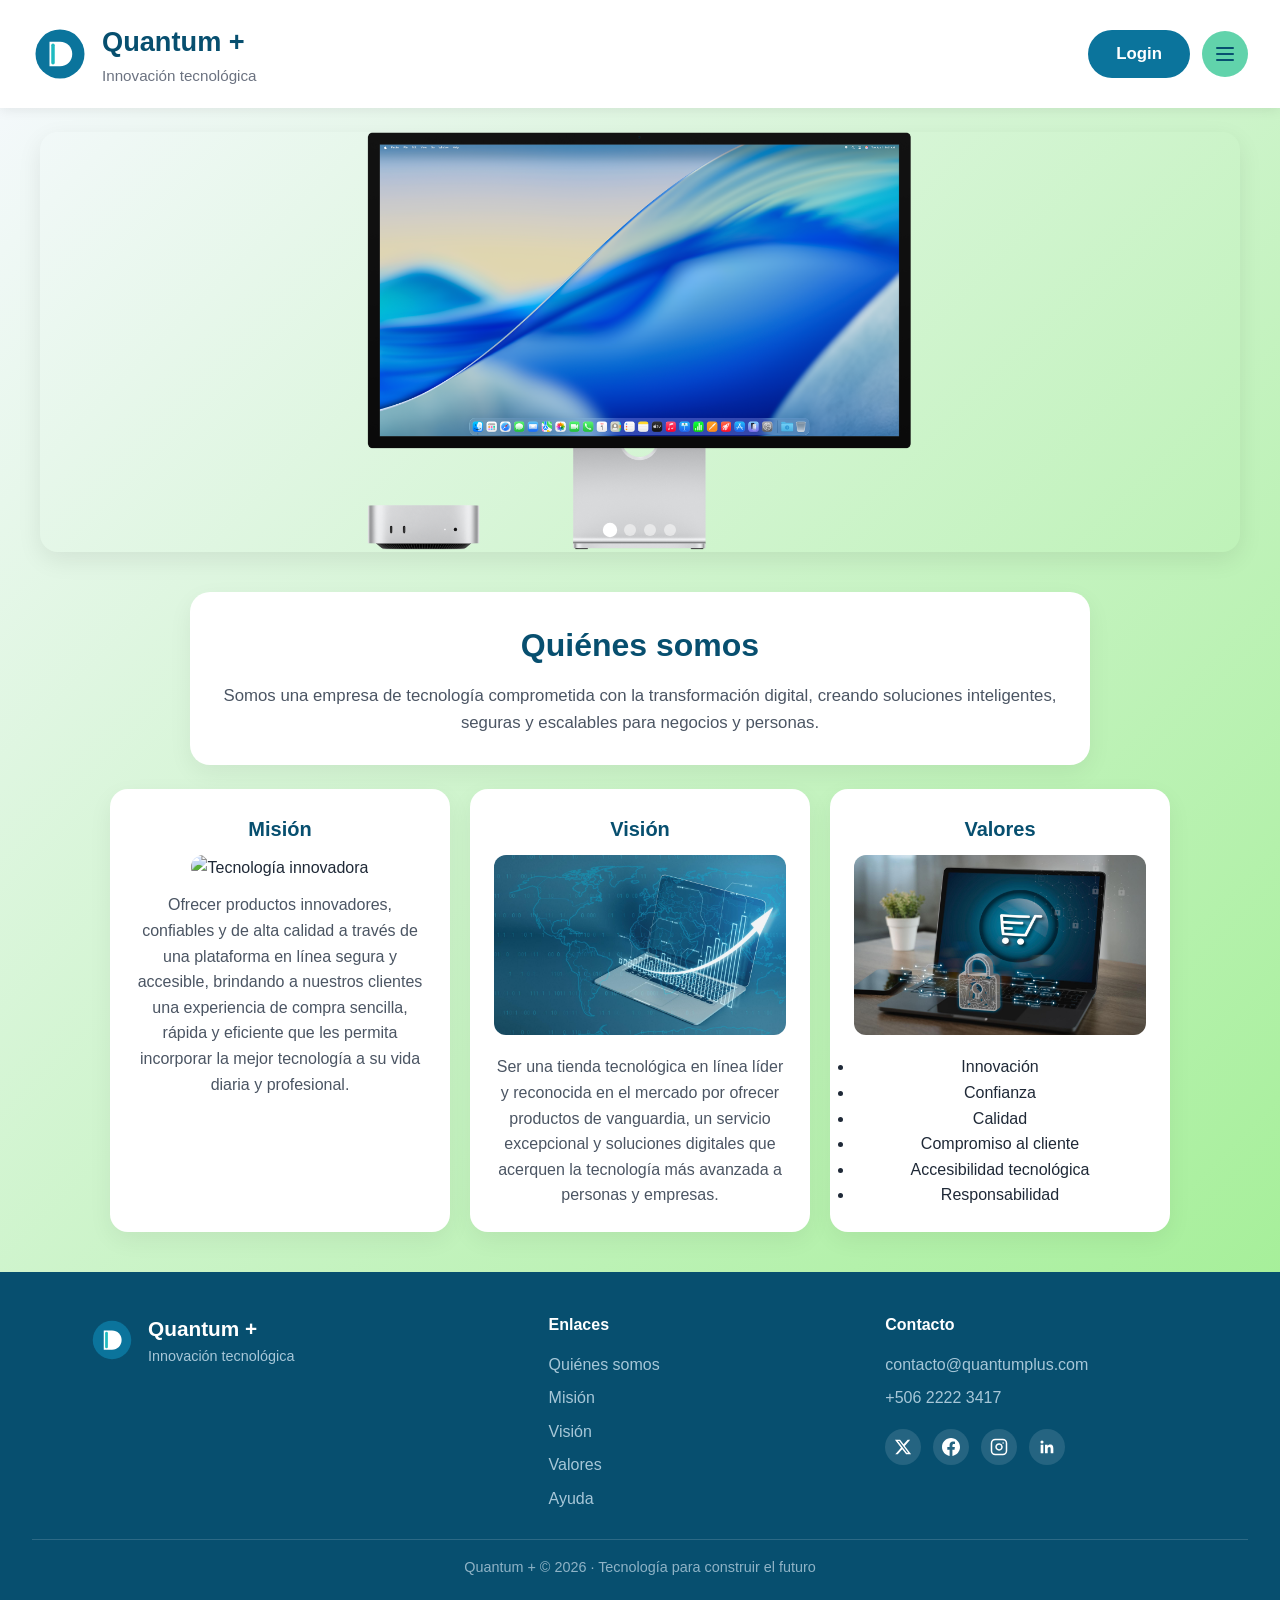
==== index.html @ 78d19a45 "actualizacion" ====
<!DOCTYPE html>
<html lang="es">
  <head>
    <meta charset="UTF-8" />
    <meta name="viewport" content="width=device-width, initial-scale=1.0" />
    <title>Quantum +</title>
    <link rel="stylesheet" href="style.css" />
  </head>
  <body>
    <header class="topbar">
      <div class="brand">
        <div class="logo" aria-hidden="true">
          <svg viewBox="0 0 64 64" role="img">
            <circle cx="32" cy="32" r="28" fill="#0B749C"></circle>
            <path d="M20 18h12c8 0 14 6 14 14s-6 14-14 14H20z" fill="#ffffff"></path>
            <path d="M24 22v20" stroke="#1FBAC0" stroke-width="4" stroke-linecap="round"></path>
          </svg>
        </div>
        <div>
          <h1>Quantum +</h1>
          <p>Innovación tecnológica</p>
        </div>
      </div>

      <div class="top-actions">
        <button class="login-btn">Login</button>
        <div class="menu-wrapper">
          <button class="menu-btn" id="menuBtn" aria-expanded="false" aria-label="Abrir menú">
            <span class="menu-icon">
              <span></span>
              <span></span>
              <span></span>
            </span>
          </button>
          <nav class="dropdown-menu" id="dropdownMenu" aria-label="Menú principal">
            <a href="#ayuda">Ayuda</a>
            <a href="#contacto">Contacto</a>
            <button type="button" class="dropdown-dark-btn" id="darkModeBtn" aria-pressed="false">
              Modo noche
            </button>
          </nav>
        </div>
      </div>
    </header>

    <section class="carousel" aria-label="Carrusel de imágenes">
      <div class="carousel-track">
        <img src="13b1c58d8551840b3379423b839eda3c.png" alt="Imagen 1" />
        <img src="Magic8-Lite-Reddish-Brown-pc.avif" alt="Imagen 2" />
        <img src="Redmi20Watch20620Glacier20Blue-1-600x600.webp" alt="Imagen 3" />
        <img src="apple 1.avif" alt="Imagen 4" />
      </div>
      <div class="carousel-dots"></div>
    </section>

    <main>
      <section class="hero">
        <h2 id="quienes-somos">Quiénes somos</h2>
        <p>
          Somos una empresa de tecnología comprometida con la transformación digital,
          creando soluciones inteligentes, seguras y escalables para negocios y personas.
        </p>
      </section>

      <section class="cards-section" id="valores">
        <article class="card">
          <h3>Misión</h3>
          <img
            class="card-image"
            src="https://images.openai.com/static-rsc-4/de4vFKzwXsGFLVcmqo3wOjuSSIn4gs2nnN_SBIcee_mvM593g20nefVV9URCQbjXEj8SdQOEdozpJIl_yyL7zcY6s4VddHO5UYerq0ufqyGDOSgcn-YxWz-uGoqoRdh492t2GkPoX29t4Nw_xJGcYZMGWeSbByDruvOLDxt8nEXmlOr2gzObSzvZbEy-462n?purpose=fullsize"
            alt="Tecnología innovadora"
          />
          <p>
            Ofrecer productos innovadores, confiables y de alta calidad a través de una
            plataforma en línea segura y accesible, brindando a nuestros clientes una
            experiencia de compra sencilla, rápida y eficiente que les permita incorporar la
            mejor tecnología a su vida diaria y profesional.
          </p>
        </article>

        <article class="card">
          <h3>Visión</h3>
          <img
            class="card-image"
            src="YP6s8lE7N8IASj-4oZZuSoQoCERUFiDEWEoFw5QpgJH4g1TM8-UDmTiQsAk26Ctqy1MHD2oGaY454pqd60oOk6oFBQu8r8t19mzrq6lgEzx_jBPZREiyeky30p3jwW4UEDBlhU07iD7XOLu6q4tGtG51hII6dlEt72VO9Zsz-lj3Lytp2oqz5DF71tA-f-ou.jpg"
            alt=""
          />
          <p>
            Ser una tienda tecnológica en línea líder y reconocida en el mercado por ofrecer
            productos de vanguardia, un servicio excepcional y soluciones digitales que
            acerquen la tecnología más avanzada a personas y empresas.
          </p>
        </article>

        <article class="card">
          <h3>Valores</h3>
          <img class="card-image" src="wRsJd3x8smjHzTkFl7JGgJfAokzMDD6qsxEotgjNxtz324hmQWjsISEapkCNvarM1GTrjDKBJ73ZaL9PsKqX0XNuU2frJT9QTDQsax6jecVA20dfhz5V_dr_YIcFjYynkmeAbGG0qrgTDV29NEp-ZmkOrXdOCXQkSddK4ZixExLS8ZFUncqO5dCQrsfhzi2u.jpg" alt="Descripción de la imagen" />
          <ul class="values-list">
            <li>Innovación</li>
            <li>Confianza</li>
            <li>Calidad</li>
            <li>Compromiso al cliente</li>
            <li>Accesibilidad tecnológica</li>
            <li>Responsabilidad</li>
          </ul>
        </article>
      </section>
    </main>

    <footer id="contacto">
      <div class="footer-content">
        <div class="footer-brand">
          <div class="logo logo-small" aria-hidden="true">
            <svg viewBox="0 0 64 64" role="img">
              <circle cx="32" cy="32" r="28" fill="#0B749C"></circle>
              <path d="M20 18h12c8 0 14 6 14 14s-6 14-14 14H20z" fill="#ffffff"></path>
              <path d="M24 22v20" stroke="#1FBAC0" stroke-width="4" stroke-linecap="round"></path>
            </svg>
          </div>
          <div>
            <h2>Quantum +</h2>
            <p>Innovación tecnológica</p>
          </div>
        </div>

        <nav class="footer-links" aria-label="Enlaces del pie de página">
          <h3>Enlaces</h3>
          <a href="#quienes-somos">Quiénes somos</a>
          <a href="#valores">Misión</a>
          <a href="#valores">Visión</a>
          <a href="#valores">Valores</a>
          <a href="#ayuda">Ayuda</a>
        </nav>

        <div class="footer-contact">
          <h3>Contacto</h3>
          <p>contacto@quantumplus.com</p>
          <p>+506 2222 3417</p>
          <div class="social-icons">
            <a href="#" aria-label="X (Twitter)">
              <svg viewBox="0 0 24 24" fill="currentColor" aria-hidden="true"><path d="M18.244 2.25h3.308l-7.227 8.26 8.502 11.24H16.17l-5.214-6.817L4.99 21.75H1.68l7.73-8.835L1.254 2.25H8.08l4.713 6.231zm-1.161 17.52h1.833L7.084 4.126H5.117z"/></svg>
            </a>
            <a href="https://www.facebook.com" target="_blank" rel="noopener" aria-label="Facebook">
              <svg viewBox="0 0 24 24" fill="currentColor" aria-hidden="true"><path d="M24 12.073c0-6.627-5.373-12-12-12s-12 5.373-12 12c0 5.99 4.388 10.954 10.125 11.854v-8.385H7.078v-3.47h3.047V9.43c0-3.007 1.792-4.669 4.533-4.669 1.312 0 2.686.235 2.686.235v2.953H15.83c-1.491 0-1.956.925-1.956 1.874v2.25h3.328l-.532 3.47h-2.796v8.385C19.612 23.027 24 18.062 24 12.073z"/></svg>
            </a>
            <a href="https://www.instagram.com" aria-label="Instagram">
              <svg viewBox="0 0 24 24" fill="none" stroke="currentColor" stroke-width="2" stroke-linecap="round" stroke-linejoin="round" aria-hidden="true"><rect x="2" y="2" width="20" height="20" rx="5"/><path d="M16 11.37A4 4 0 1 1 12.63 8 4 4 0 0 1 16 11.37z"/><line x1="17.5" y1="6.5" x2="17.51" y2="6.5"/></svg>
            </a>
            <a href="#" aria-label="LinkedIn">
              <svg viewBox="0 0 24 24" fill="currentColor" aria-hidden="true"><path d="M20.447 20.452h-3.554v-5.569c0-1.328-.027-3.037-1.852-3.037-1.853 0-2.136 1.445-2.136 2.939v5.667H9.351V9h3.414v1.561h.046c.477-.9 1.637-1.85 3.37-1.85 3.601 0 4.267 2.37 4.267 5.455v6.286zM5.337 7.433a2.062 2.062 0 1 1 0-4.125 2.062 2.062 0 0 1 0 4.125zM7.119 20.452H3.555V9h3.564v11.452z"/></svg>
            </a>
          </div>
        </div>
      </div>
      <p class="footer-bottom">Quantum + © 2026 · Tecnología para construir el futuro</p>
    </footer>

    <script src="script.js"></script>
  </body>
</html>
---- style.css ----
:root {
  color-scheme: light;
  --primary: #0B749C;
  --primary-dark: #074f6f;
  --accent: #1FBAC0;
  --accent-soft: #61D3AB;
  --bg: #9CEE8D;
  --text: #1f2937;
  --white: #ffffff;
}

* {
  box-sizing: border-box;
  margin: 0;
  padding: 0;
}

body {
  font-family: Arial, Helvetica, sans-serif;
  background: linear-gradient(135deg, #f7f9ff 0%, var(--bg) 100%);
  color: var(--text);
  line-height: 1.6;
}

.topbar {
  display: flex;
  justify-content: space-between;
  align-items: center;
  padding: 20px 32px;
  background: var(--white);
  box-shadow: 0 2px 12px rgba(0, 0, 0, 0.08);
}

.brand {
  display: flex;
  align-items: center;
  gap: 14px;
}

.logo {
  width: 56px;
  height: 56px;
}

.logo svg {
  width: 100%;
  height: 100%;
}

.brand h1 {
  font-size: 1.7rem;
  color: var(--primary-dark);
}

.brand p {
  font-size: 0.95rem;
  color: #6b7280;
}

.top-actions {
  display: flex;
  align-items: center;
  gap: 12px;
}

.login-btn,
.menu-btn {
  border: none;
  border-radius: 999px;
  padding: 10px 16px;
  font-weight: 700;
  cursor: pointer;
  transition: transform 0.2s ease, background 0.2s ease;
}

.login-btn {
  background: var(--primary);
  color: var(--white);
  padding: 14px 28px;
  font-size: 1.05rem;
}

.menu-btn {
  background: var(--accent-soft);
  color: var(--primary-dark);
  display: flex;
  align-items: center;
  justify-content: center;
  width: 46px;
  height: 46px;
  padding: 0;
}

.menu-icon {
  display: flex;
  flex-direction: column;
  gap: 4px;
}

.menu-icon span {
  display: block;
  width: 18px;
  height: 2px;
  background: currentColor;
  border-radius: 2px;
}

.login-btn:hover,
.menu-btn:hover {
  transform: translateY(-1px);
}

.menu-wrapper {
  position: relative;
}

.dropdown-menu {
  position: absolute;
  right: 0;
  top: calc(100% + 10px);
  display: none;
  flex-direction: column;
  background: var(--white);
  border-radius: 12px;
  min-width: 220px;
  box-shadow: 0 10px 25px rgba(0, 0, 0, 0.12);
  overflow: hidden;
}

.dropdown-menu.show {
  display: flex;
}

.dropdown-menu a {
  padding: 12px 16px;
  text-decoration: none;
  color: var(--text);
  display: flex;
  justify-content: space-between;
  align-items: center;
  gap: 8px;
}

.dropdown-menu a:hover {
  background: #f3f4f6;
}

.dropdown-menu .dropdown-dark-btn {
  width: 100%;
  border: none;
  background: none;
  text-align: left;
  padding: 12px 16px;
  font: inherit;
  color: var(--text);
  cursor: pointer;
  display: flex;
  justify-content: space-between;
  align-items: center;
  gap: 8px;
}

.dropdown-menu .dropdown-dark-btn:hover {
  background: #f3f4f6;
}

.goog-te-banner-frame.skiptranslate {
  display: none !important;
}

body {
  top: 0 !important;
}

/* ===== CARRUSEL ===== */
/* La altura ya NO es fija: se calcula con aspect-ratio en función del
   ancho disponible, así cualquier imagen (vertical, cuadrada, panorámica)
   se adapta de forma responsiva sin deformarse ni cortarse mal. */
.carousel {
  position: relative;
  width: 100%;
  max-width: 1200px;
  margin: 24px auto 0;
  padding: 0 20px;
  overflow: hidden;
  border-radius: 18px;
  box-shadow: 0 8px 24px rgba(0, 0, 0, 0.08);
  box-sizing: border-box;
}

.carousel-track {
  display: flex;
  align-items: center;
  width: 100%;
  height: 420px;
  background: transparent;
  transition: transform 0.5s ease;
}

.carousel-track img {
  width: 100%;
  height: 100%;
  flex-shrink: 0;
  object-fit: contain;   /* muestra la imagen COMPLETA dentro del recuadro, sin recortarla */
  object-position: center;
  display: block;
}

@media (max-width: 900px) {
  .carousel-track {
    height: 320px;
  }
}

@media (max-width: 600px) {
  .carousel {
    padding: 0 12px;
    border-radius: 12px;
  }
  .carousel-track {
    height: 220px;
  }
}

.carousel-dots {
  position: absolute;
  bottom: 16px;
  left: 0;
  right: 0;
  display: flex;
  justify-content: center;
  gap: 8px;
}

.carousel-dot {
  width: 12px;
  height: 12px;
  border-radius: 50%;
  border: none;
  background: rgba(255, 255, 255, 0.5);
  cursor: pointer;
  padding: 0;
  transition: background 0.2s ease, transform 0.2s ease;
}

.carousel-dot.active {
  background: var(--white);
  transform: scale(1.2);
}

.hero {
  max-width: 900px;
  margin: 40px auto 24px;
  padding: 28px;
  text-align: center;
  background: var(--white);
  border-radius: 20px;
  box-shadow: 0 8px 24px rgba(0, 0, 0, 0.06);
}

.hero h2 {
  font-size: 2rem;
  margin-bottom: 12px;
  color: var(--primary-dark);
}

.hero p {
  font-size: 1.05rem;
  color: #4b5563;
}

.cards-section {
  max-width: 1100px;
  margin: 0 auto 40px;
  display: grid;
  grid-template-columns: repeat(3, 1fr);
  gap: 20px;
  padding: 0 20px;
}

.card {
  background: var(--white);
  padding: 24px;
  border-radius: 18px;
  box-shadow: 0 8px 24px rgba(0, 0, 0, 0.06);
  text-align: center;
}

.card h3 {
  font-size: 1.25rem;
  color: var(--primary-dark);
  margin-bottom: 10px;
  text-align: center;
}

.card-image {
  width: 100%;
  height: 180px;
  object-fit: cover;
  border-radius: 12px;
  margin-bottom: 12px;
}

.card p {
  color: #4b5563;
}

footer {
  background: var(--primary-dark);
  color: #dbeafe;
  padding: 40px 32px 20px;
  margin-top: 40px;
}

.footer-content {
  max-width: 1100px;
  margin: 0 auto;
  display: grid;
  grid-template-columns: 1.4fr 1fr 1fr;
  gap: 32px;
  align-items: start;
  padding-bottom: 28px;
}

.footer-brand {
  display: flex;
  align-items: center;
  gap: 14px;
}

.logo-small {
  width: 44px;
  height: 44px;
}

.footer-brand h2 {
  font-size: 1.3rem;
  color: var(--white);
}

.footer-brand p {
  font-size: 0.9rem;
  color: #a7c7d8;
}

.footer-links,
.footer-contact {
  display: flex;
  flex-direction: column;
  gap: 8px;
}

.footer-links h3,
.footer-contact h3 {
  font-size: 1rem;
  color: var(--white);
  margin-bottom: 6px;
}

.footer-links a {
  text-decoration: none;
  color: #a7c7d8;
  transition: color 0.2s ease;
}

.footer-links a:hover {
  color: var(--accent-soft);
}

.footer-contact p {
  color: #a7c7d8;
}

.social-icons {
  display: flex;
  gap: 12px;
  margin-top: 10px;
}

.social-icons a {
  width: 36px;
  height: 36px;
  display: flex;
  align-items: center;
  justify-content: center;
  border-radius: 50%;
  background: rgba(255, 255, 255, 0.12);
  color: var(--white);
  transition: background 0.2s ease, transform 0.2s ease;
}

.social-icons a:hover {
  background: var(--accent);
  transform: translateY(-2px);
}

.social-icons svg {
  width: 18px;
  height: 18px;
}

.footer-bottom {
  text-align: center;
  border-top: 1px solid rgba(255, 255, 255, 0.15);
  padding-top: 16px;
  color: #8fb3c6;
  font-size: 0.9rem;
}

@media (max-width: 800px) {
  .topbar {
    flex-direction: column;
    align-items: flex-start;
    gap: 12px;
  }

  .top-actions {
    width: 100%;
    justify-content: space-between;
  }

  .cards-section {
    grid-template-columns: 1fr;
  }

  .footer-content {
    grid-template-columns: 1fr;
    gap: 24px;
  }
}

/* ===== MODO NOCHE ===== */
body.dark {
  --bg: #0b1622;
  --text: #e5e7eb;
  background: linear-gradient(135deg, #0f1c2c 0%, #17282b 100%);
  color: var(--text);
}

body.dark .topbar,
body.dark .dropdown-menu,
body.dark .hero,
body.dark .card {
  background: #14202e;
}

body.dark .topbar {
  box-shadow: 0 2px 12px rgba(0, 0, 0, 0.4);
}

body.dark .brand h1,
body.dark .hero h2,
body.dark .card h3 {
  color: #7cc4de;
}

body.dark .brand p,
body.dark .hero p,
body.dark .card p {
  color: #cbd5e1;
}

body.dark .dropdown-menu a,
body.dark .dropdown-menu .dropdown-dark-btn {
  color: var(--text);
}

body.dark .dropdown-menu a:hover,
body.dark .dropdown-menu .dropdown-dark-btn:hover {
  background: rgba(255, 255, 255, 0.08);
}

body.dark .dropdown-menu {
  box-shadow: 0 10px 25px rgba(0, 0, 0, 0.5);
}

body.dark .carousel-dot {
  background: rgba(255, 255, 255, 0.35);
}

body.dark .carousel-dot.active {
  background: #ffffff;
}
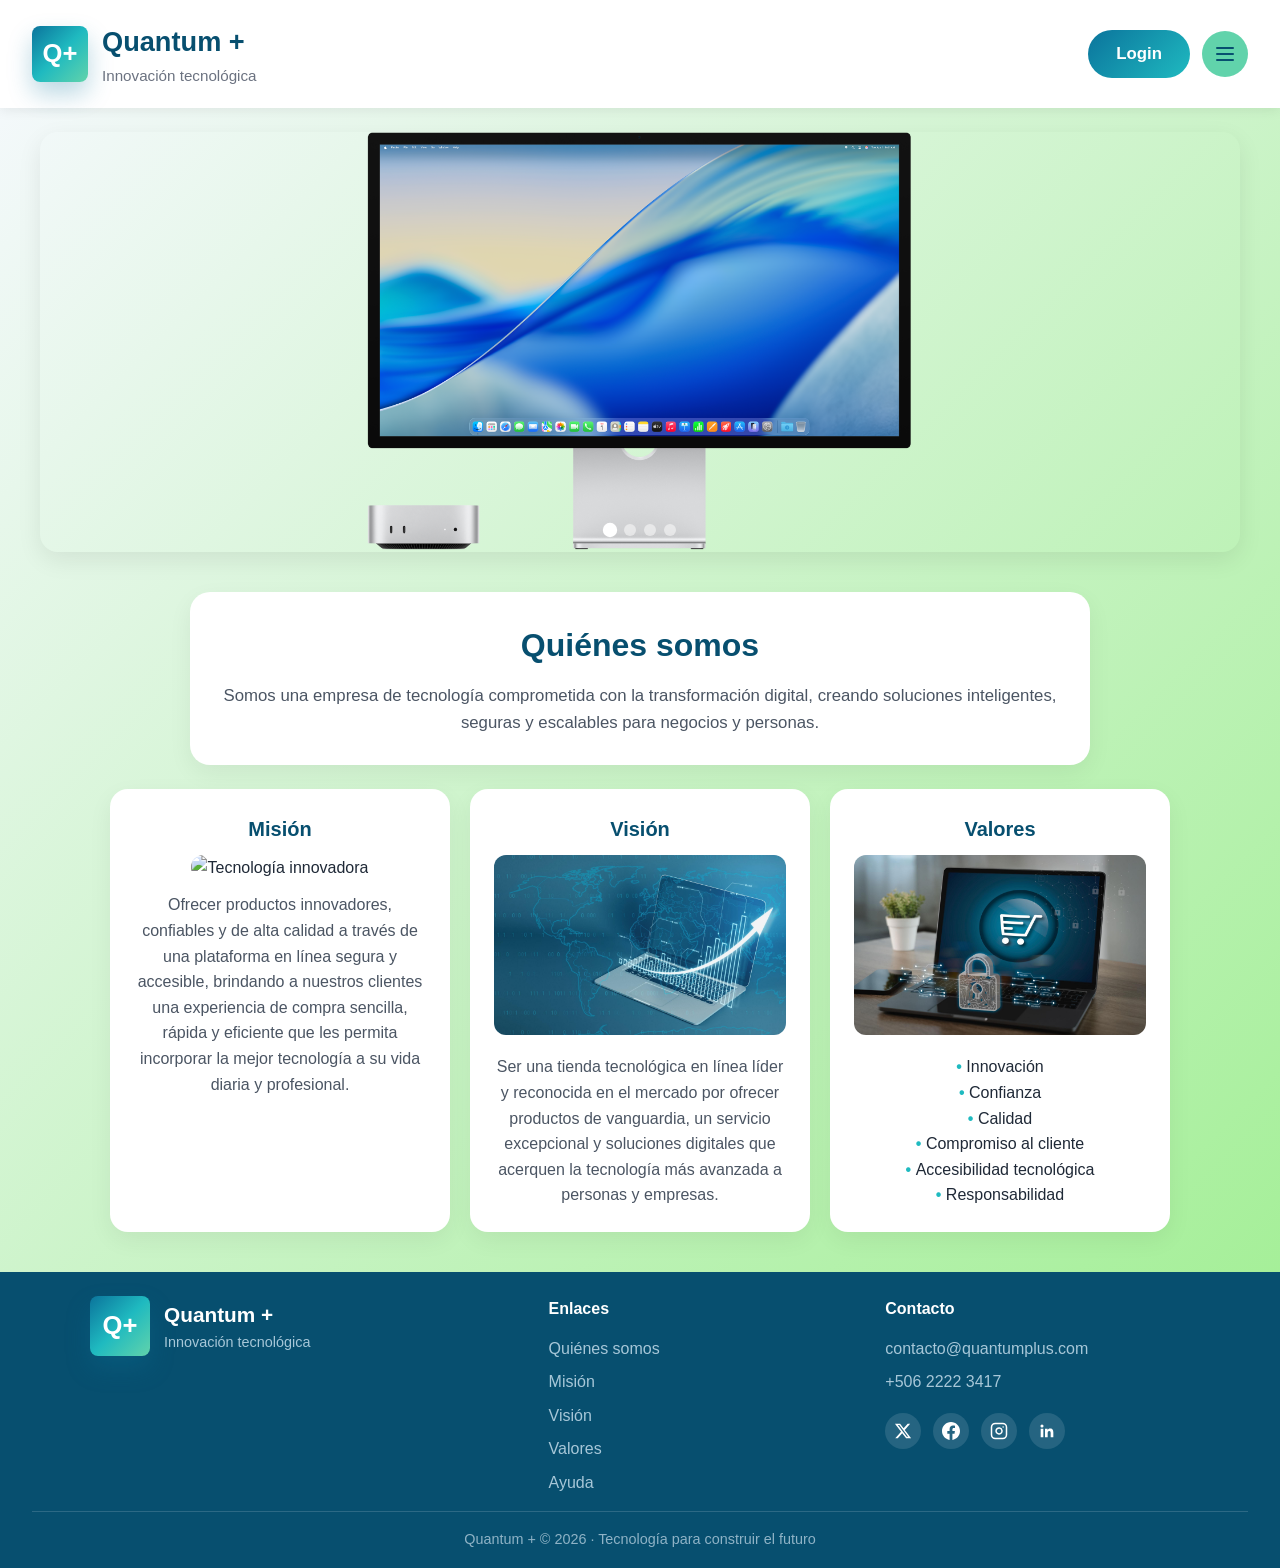
==== commit 24c30cda: "fusion ramas" ====
--- a/index.html
+++ b/index.html
@@ -10,11 +10,7 @@
     <header class="topbar">
       <div class="brand">
         <div class="logo" aria-hidden="true">
-          <svg viewBox="0 0 64 64" role="img">
-            <circle cx="32" cy="32" r="28" fill="#0B749C"></circle>
-            <path d="M20 18h12c8 0 14 6 14 14s-6 14-14 14H20z" fill="#ffffff"></path>
-            <path d="M24 22v20" stroke="#1FBAC0" stroke-width="4" stroke-linecap="round"></path>
-          </svg>
+          <span class="logo-mark">Q+</span>
         </div>
         <div>
           <h1>Quantum +</h1>
@@ -23,7 +19,7 @@
       </div>
 
       <div class="top-actions">
-        <button class="login-btn">Login</button>
+       <a href="login.html"> <button class="login-btn" >Login</button> </a>
         <div class="menu-wrapper">
           <button class="menu-btn" id="menuBtn" aria-expanded="false" aria-label="Abrir menú">
             <span class="menu-icon">
@@ -111,11 +107,7 @@
       <div class="footer-content">
         <div class="footer-brand">
           <div class="logo logo-small" aria-hidden="true">
-            <svg viewBox="0 0 64 64" role="img">
-              <circle cx="32" cy="32" r="28" fill="#0B749C"></circle>
-              <path d="M20 18h12c8 0 14 6 14 14s-6 14-14 14H20z" fill="#ffffff"></path>
-              <path d="M24 22v20" stroke="#1FBAC0" stroke-width="4" stroke-linecap="round"></path>
-            </svg>
+            <span class="logo-mark">Q+</span>
           </div>
           <div>
             <h2>Quantum +</h2>
--- a/style.css
+++ b/style.css
@@ -23,6 +23,8 @@
 }
 
 .topbar {
+  position: relative;
+  z-index: 100;
   display: flex;
   justify-content: space-between;
   align-items: center;
@@ -38,13 +40,23 @@
 }
 
 .logo {
+  display: grid;
+  place-items: center;
   width: 56px;
   height: 56px;
 }
 
-.logo svg {
+.logo-mark {
+  display: grid;
+  place-items: center;
   width: 100%;
   height: 100%;
+  border-radius: 8px;
+  color: #fff;
+  font-weight: 800;
+  font-size: 1.6rem;
+  background: linear-gradient(135deg, #0B749C, #1FBAC0, #61D3AB);
+  box-shadow: 0 12px 25px rgba(11, 116, 156, 0.28);
 }
 
 .brand h1 {
@@ -74,10 +86,14 @@
 }
 
 .login-btn {
-  background: var(--primary);
+  background: linear-gradient(135deg, #0B749C, #1FBAC0);
   color: var(--white);
   padding: 14px 28px;
   font-size: 1.05rem;
+}
+
+.login-btn:hover {
+  background: linear-gradient(135deg, #1FBAC0, #61D3AB);
 }
 
 .menu-btn {
@@ -118,6 +134,7 @@
   position: absolute;
   right: 0;
   top: calc(100% + 10px);
+  z-index: 1000;
   display: none;
   flex-direction: column;
   background: var(--white);
@@ -305,10 +322,23 @@
   color: #4b5563;
 }
 
+.values-list {
+  list-style: none;
+  text-align: center;
+  margin: 0;
+  padding: 0;
+}
+
+.values-list li::before {
+  content: "• ";
+  color: var(--accent);
+  font-weight: 800;
+}
+
 footer {
   background: var(--primary-dark);
   color: #dbeafe;
-  padding: 40px 32px 20px;
+  padding: 24px 32px 16px;
   margin-top: 40px;
 }
 
@@ -319,7 +349,7 @@
   grid-template-columns: 1.4fr 1fr 1fr;
   gap: 32px;
   align-items: start;
-  padding-bottom: 28px;
+  padding-bottom: 16px;
 }
 
 .footer-brand {
@@ -329,8 +359,8 @@
 }
 
 .logo-small {
-  width: 44px;
-  height: 44px;
+  width: 60px;
+  height: 60px;
 }
 
 .footer-brand h2 {
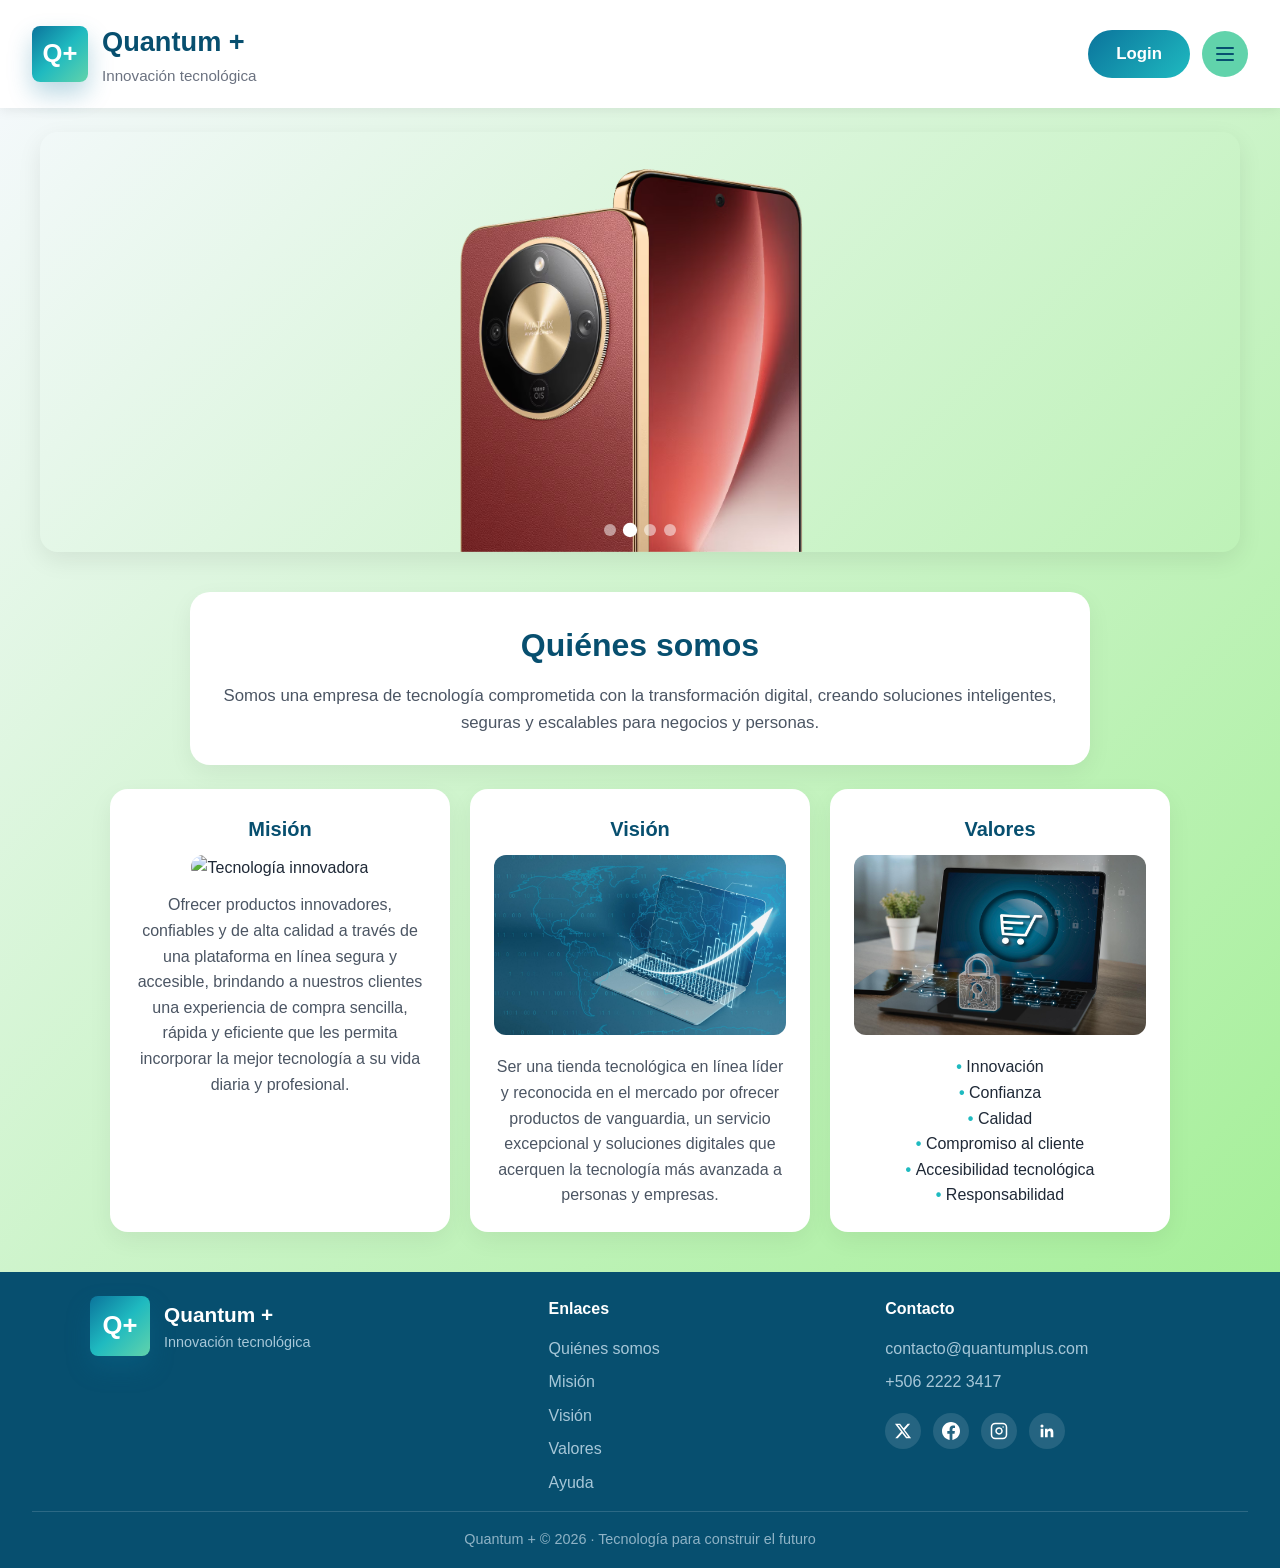
==== commit 96c9fd1c: "cambios de conectividad de datos" ====
--- a/index.html
+++ b/index.html
@@ -34,7 +34,7 @@
             <button type="button" class="dropdown-dark-btn" id="darkModeBtn" aria-pressed="false">
               Modo noche
             </button>
-          </nav>
+          </nav> 
         </div>
       </div>
     </header>
@@ -149,4 +149,4 @@
 
     <script src="script.js"></script>
   </body>
-</html>+</html>
--- a/style.css
+++ b/style.css
@@ -142,6 +142,7 @@
   min-width: 220px;
   box-shadow: 0 10px 25px rgba(0, 0, 0, 0.12);
   overflow: hidden;
+  z-index: 1;
 }
 
 .dropdown-menu.show {
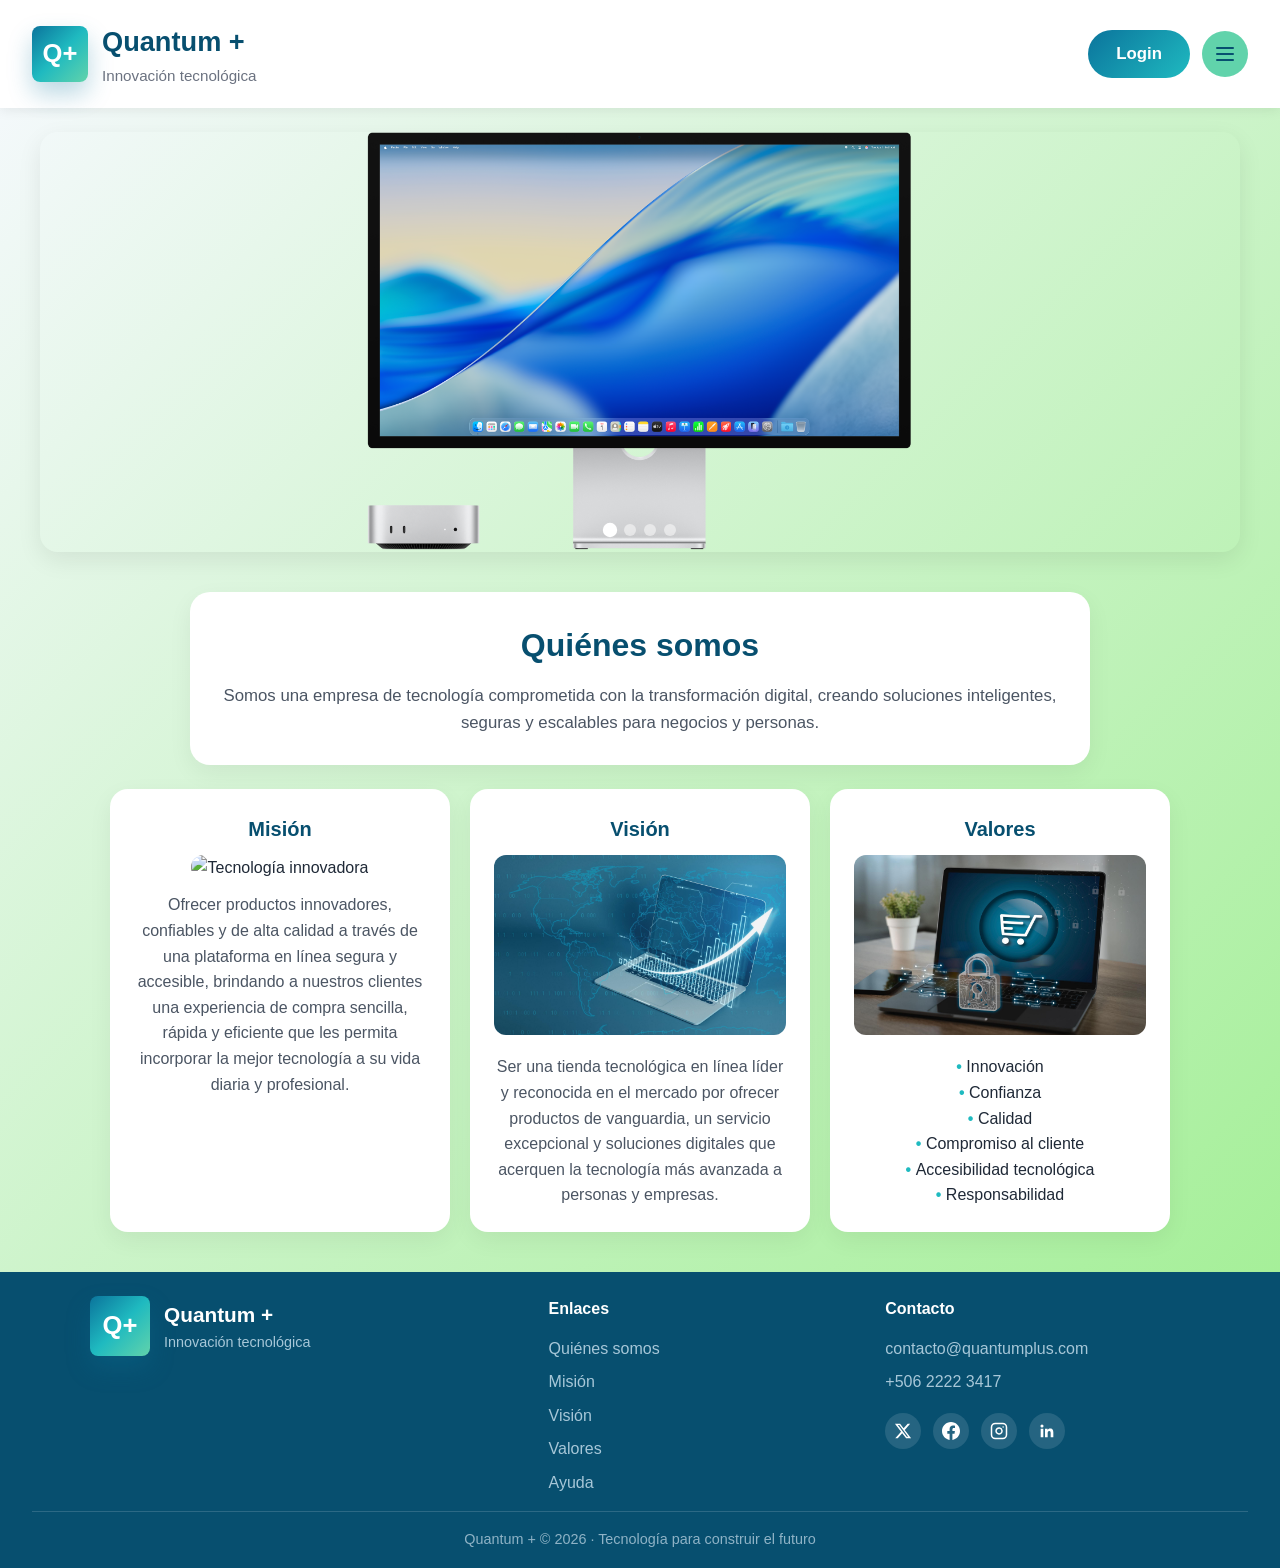
==== commit ade04e5c: "fusion" ====
--- a/index.html
+++ b/index.html
@@ -149,4 +149,4 @@
 
     <script src="script.js"></script>
   </body>
-</html>
+</html>
--- a/style.css
+++ b/style.css
@@ -142,7 +142,6 @@
   min-width: 220px;
   box-shadow: 0 10px 25px rgba(0, 0, 0, 0.12);
   overflow: hidden;
-  z-index: 1;
 }
 
 .dropdown-menu.show {
